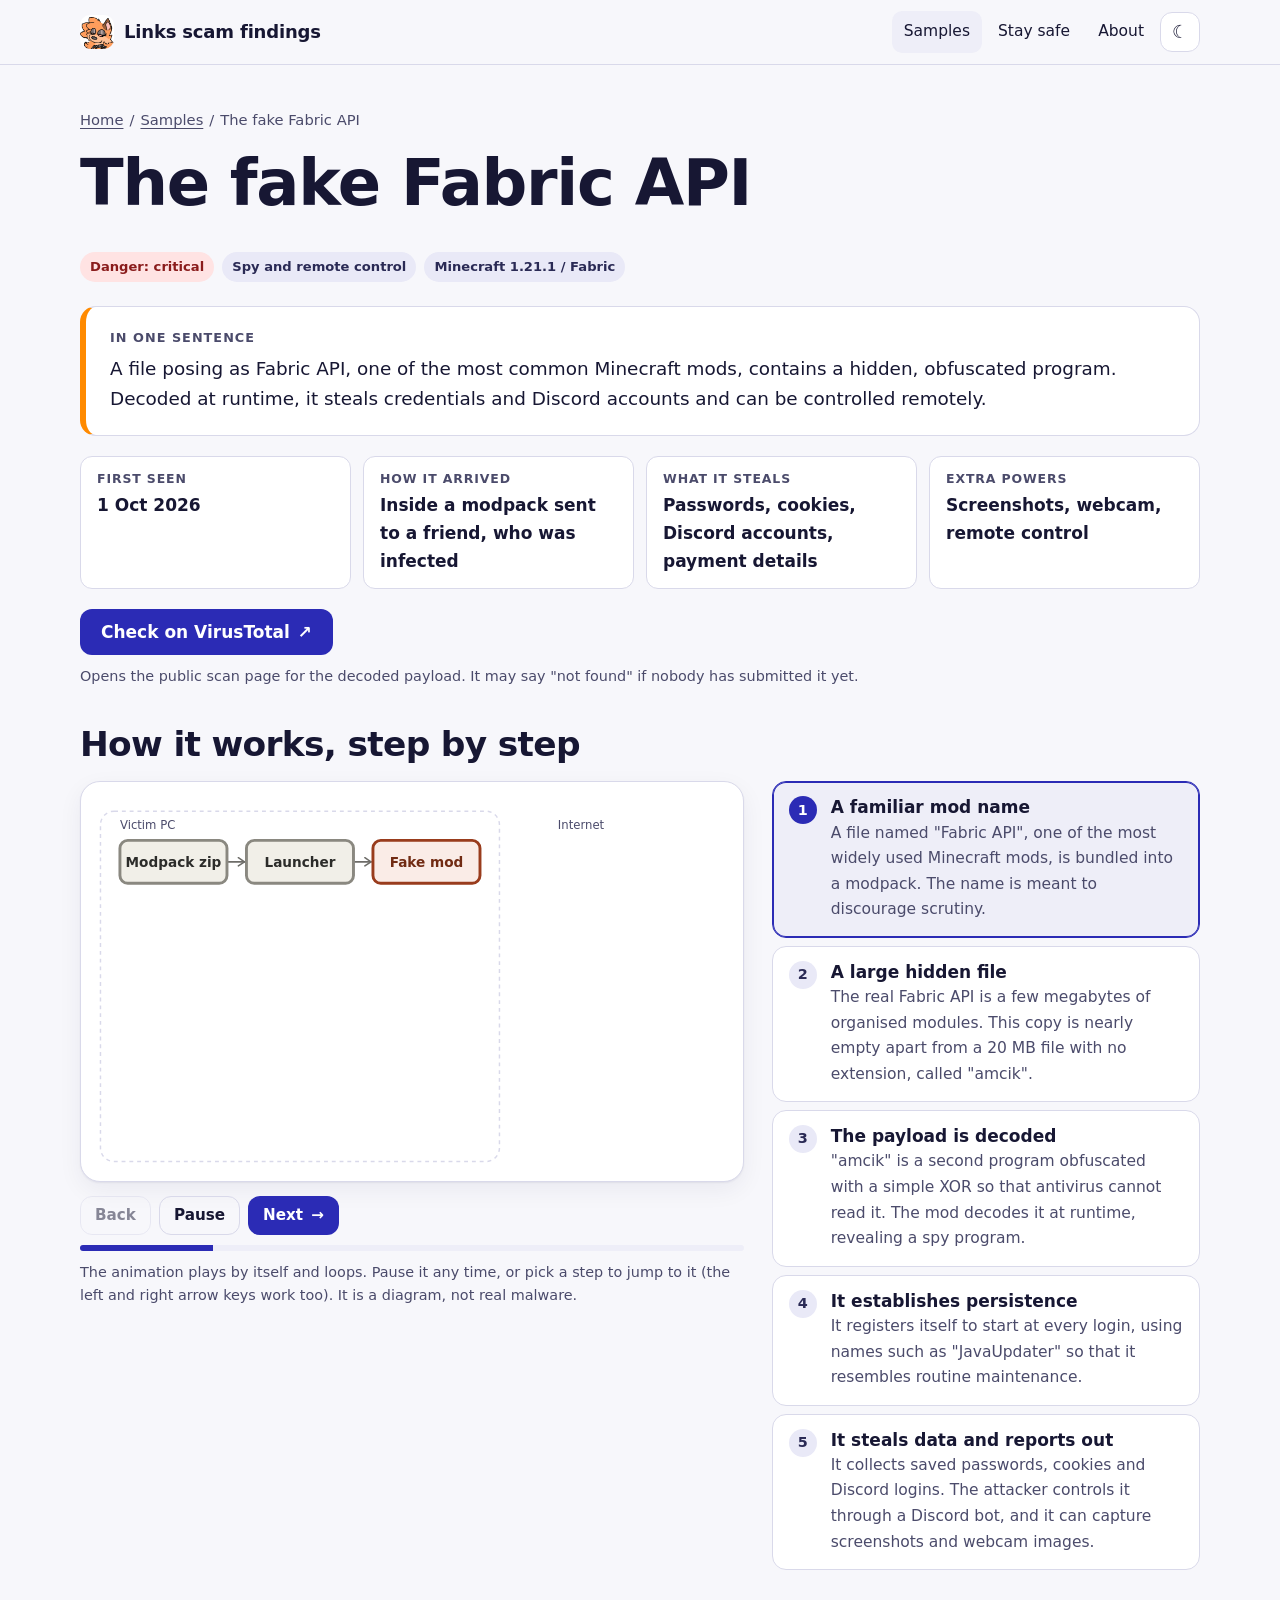
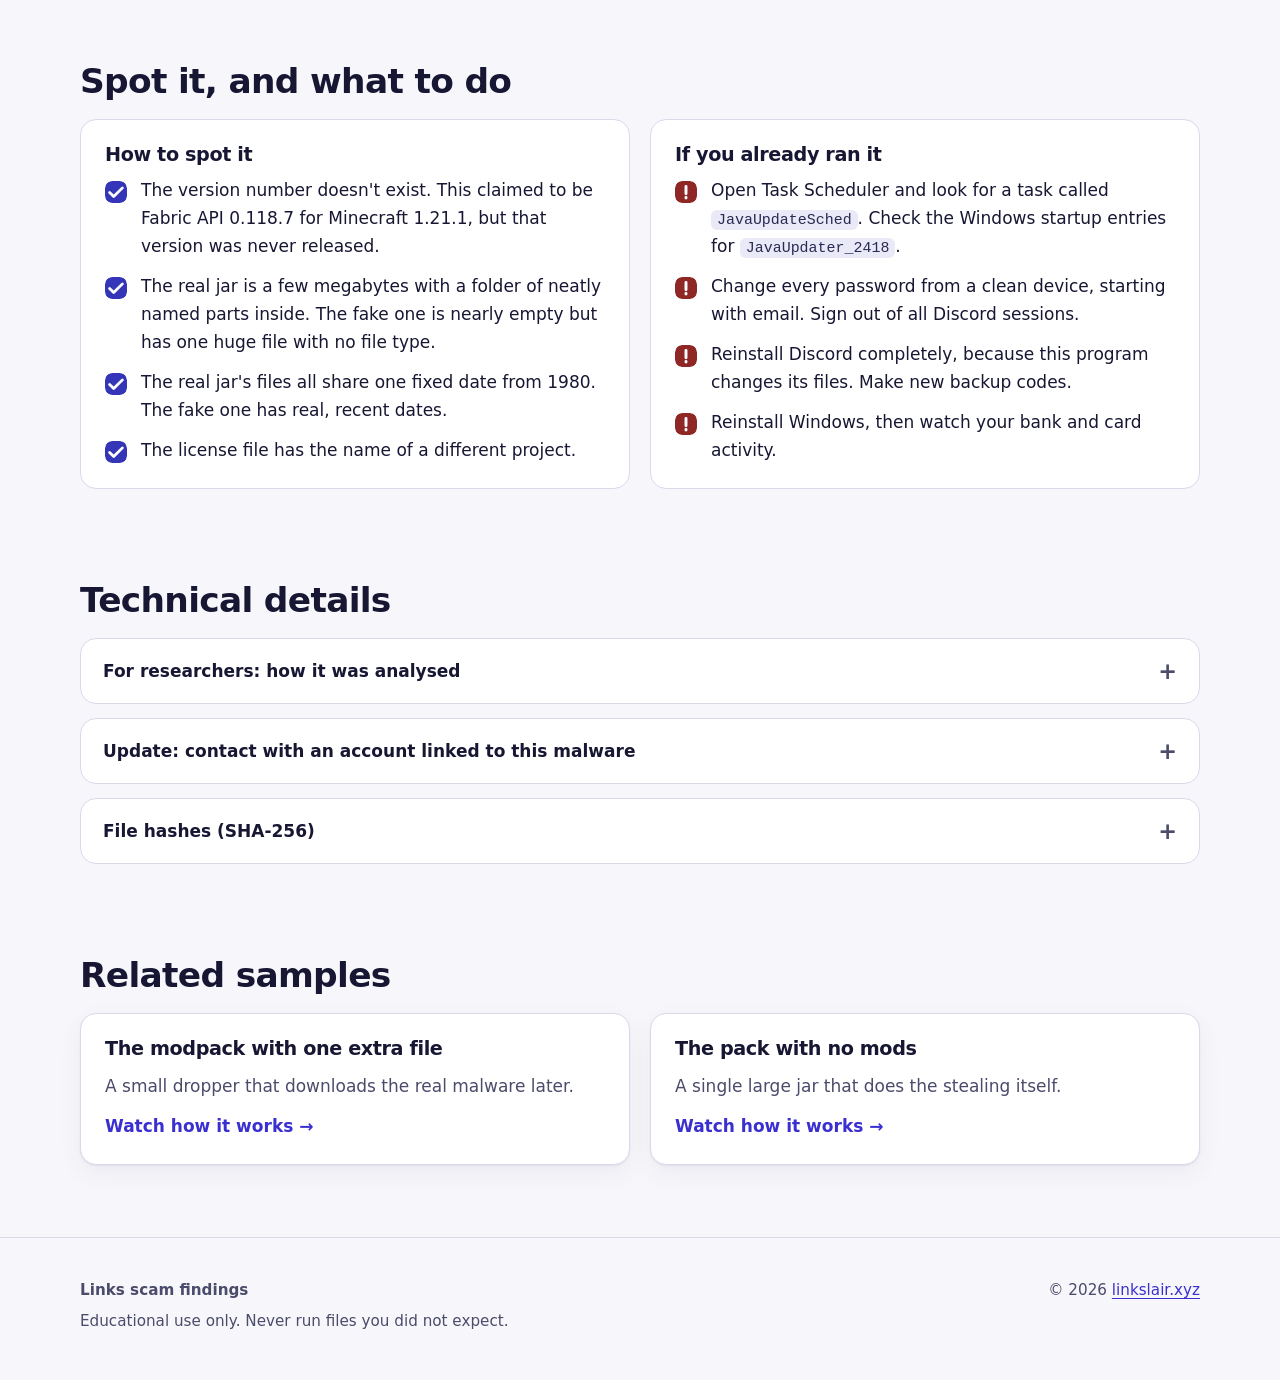
==== samples/akita-sparkbot.html @ 58943f88 "Add files via upload" ====
<!doctype html>
<html lang="en">
<head>
<meta charset="utf-8">
<meta name="viewport" content="width=device-width,initial-scale=1">
<title>The fake Fabric API | Links scam findings</title>
<meta name="description" content="A file pretending to be the popular Fabric API mod hides a scrambled spy program that steals logins and reports through Discord. Watch how it works.">
<meta name="theme-color" content="#151538">
<meta property="og:title" content="The fake Fabric API | Links scam findings">
<meta property="og:description" content="We rip open sketchy modpack zips so you don't have to. Real scams, real malware, broken down step by step with more jokes than a security report has any right to have.">
<meta property="og:type" content="article">
<meta property="og:url" content="https://scams.linkslair.xyz/samples/akita-sparkbot.html">
<meta property="og:image" content="https://scams.linkslair.xyz/assets/embed.gif">
<meta property="og:image:type" content="image/gif">
<meta property="og:image:width" content="380">
<meta property="og:image:height" content="384">
<meta name="twitter:card" content="summary_large_image">
<meta name="twitter:title" content="The fake Fabric API | Links scam findings">
<meta name="twitter:description" content="We rip open sketchy modpack zips so you don't have to. Real scams, real malware, broken down step by step with more jokes than a security report has any right to have.">
<meta name="twitter:image" content="https://scams.linkslair.xyz/assets/embed.gif">
<link rel="icon" type="image/png" href="../assets/logo.png">
<link rel="stylesheet" href="../assets/style.css">
<script>try{var t=localStorage.getItem('theme');if(t==='light'||t==='dark')document.documentElement.setAttribute('data-theme',t)}catch(e){}</script>
</head>
<body>
<a class="skip" href="#main">Skip to content</a>
<header class="site"><div class="wrap">
  <a class="brand" href="../" aria-label="Links scam findings, home"><img src="../assets/logo.png" width="34" height="34" alt="" decoding="async">Links scam findings</a>
  <nav class="main" aria-label="Main"><ul>
    <li><a href="../#samples" aria-current="page">Samples</a></li><li><a href="../#safety">Stay safe</a></li><li><a href="../#about">About</a></li>
    <li><button class="icon-btn" id="theme" type="button" aria-pressed="false" aria-label="Switch theme"></button></li>
  </ul></nav>
</div></header>

<main id="main"><div class="wrap">
  <p class="crumbs"><a href="../">Home</a><span aria-hidden="true">/</span><a href="../#samples">Samples</a><span aria-hidden="true">/</span>The fake Fabric API</p>
  <h1>The fake Fabric API</h1>
  <ul class="chips" aria-label="Details"><li class="chip danger">Danger: critical</li><li class="chip">Spy and remote control</li><li class="chip">Minecraft 1.21.1 / Fabric</li></ul>
  <p class="tldr"><b>In one sentence</b>A file posing as Fabric API, one of the most common Minecraft mods, contains a hidden, obfuscated program. Decoded at runtime, it steals credentials and Discord accounts and can be controlled remotely.</p>
  <dl class="facts">
    <div class="fact"><dt>First seen</dt><dd>1 Oct 2026</dd></div>
    <div class="fact"><dt>How it arrived</dt><dd>Inside a modpack sent to a friend, who was infected</dd></div>
    <div class="fact"><dt>What it steals</dt><dd>Passwords, cookies, Discord accounts, payment details</dd></div>
    <div class="fact"><dt>Extra powers</dt><dd>Screenshots, webcam, remote control</dd></div>
  </dl>
  <div class="actions" style="margin-top:20px"><a class="btn primary" href="https://www.virustotal.com/gui/file/71DB3A7BEC4AF717297BCCBD29594A0D5C34C35FE42429D77F9C05C173CA2A12" target="_blank" rel="noopener noreferrer">Check on VirusTotal <span class="sr-only">(opens in a new tab)</span><span aria-hidden="true">&#8599;</span></a></div>
  <p class="note">Opens the public scan page for the decoded payload. It may say "not found" if nobody has submitted it yet.</p>

  <section aria-labelledby="demo-h" style="padding-top:36px">
    <h2 id="demo-h">How it works, step by step</h2>
    <div class="demo">
      <div>
        <figure class="stage-card" id="stage" style="margin:0" tabindex="0" role="group" aria-label="Animated diagram"></figure>
        <div class="controls" role="group" aria-label="Animation controls">
          <button class="btn ghost" id="prev" type="button">Back</button>
          <button class="btn ghost" id="auto" type="button" aria-pressed="true" aria-label="Pause the animation">Pause</button>
          <button class="btn primary" id="next" type="button">Next <span aria-hidden="true">&rarr;</span></button>
        </div>
        <div class="progress" aria-hidden="true"><i></i></div>
        <p class="scroll-hint">Swipe the diagram sideways to see all of it.</p>
        <p class="note">The animation plays by itself and loops. Pause it any time, or pick a step to jump to it (the left and right arrow keys work too). It is a diagram, not real malware.</p>
        <p id="live" class="sr-only" aria-live="polite"></p>
      </div>
      <ol class="steps" id="steps">
        <li><button class="step-btn" type="button"><span class="num" aria-hidden="true">1</span><span><strong>A familiar mod name</strong><span class="txt">A file named "Fabric API", one of the most widely used Minecraft mods, is bundled into a modpack. The name is meant to discourage scrutiny.</span></span></button></li>
        <li><button class="step-btn" type="button"><span class="num" aria-hidden="true">2</span><span><strong>A large hidden file</strong><span class="txt">The real Fabric API is a few megabytes of organised modules. This copy is nearly empty apart from a 20 MB file with no extension, called "amcik".</span></span></button></li>
        <li><button class="step-btn" type="button"><span class="num" aria-hidden="true">3</span><span><strong>The payload is decoded</strong><span class="txt">"amcik" is a second program obfuscated with a simple XOR so that antivirus cannot read it. The mod decodes it at runtime, revealing a spy program.</span></span></button></li>
        <li><button class="step-btn" type="button"><span class="num" aria-hidden="true">4</span><span><strong>It establishes persistence</strong><span class="txt">It registers itself to start at every login, using names such as "JavaUpdater" so that it resembles routine maintenance.</span></span></button></li>
        <li><button class="step-btn" type="button"><span class="num" aria-hidden="true">5</span><span><strong>It steals data and reports out</strong><span class="txt">It collects saved passwords, cookies and Discord logins. The attacker controls it through a Discord bot, and it can capture screenshots and webcam images.</span></span></button></li>
      </ol>
    </div>
  </section>

  <section aria-labelledby="spot-h" style="padding-top:20px">
    <h2 id="spot-h">Spot it, and what to do</h2>
    <div class="cols">
      <div class="panel"><h3>How to spot it</h3>
        <ul class="checks">
          <li>The version number doesn't exist. This claimed to be Fabric API 0.118.7 for Minecraft 1.21.1, but that version was never released.</li>
          <li>The real jar is a few megabytes with a folder of neatly named parts inside. The fake one is nearly empty but has one huge file with no file type.</li>
          <li>The real jar's files all share one fixed date from 1980. The fake one has real, recent dates.</li>
          <li>The license file has the name of a different project.</li>
        </ul></div>
      <div class="panel"><h3>If you already ran it</h3>
        <ul class="checks warnlist">
          <li>Open Task Scheduler and look for a task called <code>JavaUpdateSched</code>. Check the Windows startup entries for <code>JavaUpdater_2418</code>.</li>
          <li>Change every password from a clean device, starting with email. Sign out of all Discord sessions.</li>
          <li>Reinstall Discord completely, because this program changes its files. Make new backup codes.</li>
          <li>Reinstall Windows, then watch your bank and card activity.</li>
        </ul></div>
    </div>
  </section>

  <section style="padding-top:20px" aria-labelledby="tech-h">
    <h2 id="tech-h">Technical details</h2>
    <details>
      <summary>For researchers: how it was analysed</summary>
      <div>
        <p>The fake jar had a roughly 1 KB <code>fabric.mod.json</code>, a small loader, and a 20 MB extensionless resource named <code>amcik</code>. Its bytes were a ZIP file XOR-encoded with the single byte <code>0x06</code> (header <code>56 4D 05 02</code> decodes to <code>50 4B 03 04</code>). The decoded archive is a Java program with main class <code>me.akita.Entrypoint</code> and roughly 1,800 library files (a Discord bot library, an HTTP client, SQLite, JNA, a webcam library).</p>
        <p>It uses a mutex (<code>Global\SparkBotMtx_7f3a</code>), a scheduled task (<code>JavaUpdateSched</code>) and a registry Run value (<code>JavaUpdater_2418</code>), both launching <code>javaw.exe -jar</code>. Browser theft includes a public bypass of Chrome's app-bound encryption. It also injects JavaScript into the Discord desktop client to capture logins, two-step codes and payment forms.</p>
        <p>Command and control runs through a Discord bot that opens a channel per victim, plus webhooks. The identifiers of that infrastructure are withheld here on purpose and were not tested.</p>
        <p>It shares a set of custom Discord badge images with <a href="yunocraft-swapjar.html">"The pack with no mods"</a>, so the two may come from the same builder or kit. That is a lead, not proof of a single author.</p>
        <p>Why it bothers reading badges at all: an account's visible badges (Early Supporter, HypeSquad, boost level, rare or animated badges) are what a stolen-account reseller uses to price it. The badge-reading code here is account triage, not a cosmetic feature.</p>
      </div>
    </details>
    <details>
      <summary>Update: contact with an account linked to this malware</summary>
      <div>
        <p>In October 2026, an account believed to be connected to a related sample (see <a href="bettersurvival-dropper.html">"The modpack with one extra file"</a>) was contacted directly. What follows is self-reported, and some of it did not hold up.</p>
        <ul class="checks">
          <li>The account first claimed to write the malware themselves, plus a separate native executable variant. Later information instead points to a premade kit sold within a Turkish group, so this looks like bragging rather than fact. That fits this sample too: it shares a set of custom badge images with the other sample above, which is easier to explain as two buyers of the same kit than as one person's original code.</li>
          <li>They claim to test each build against a public scanning service before distributing it, aiming for zero detections.</li>
          <li>They described stealing high-value Discord accounts specifically to resell them, citing badges like Early Supporter or a long boost history as what sets the price.</li>
        </ul>
        <p class="note">Nothing here was obtained by running the malware, and nothing was shared with the account to help it evade detection further.</p>
      </div>
    </details>
    <details>
      <summary>File hashes (SHA-256)</summary>
      <div>
        <table>
          <thead><tr><th scope="col">File</th><th scope="col">Hash</th></tr></thead>
          <tbody>
            <tr><th scope="row">Decoded payload (zip)</th><td><div class="hash"><code>71DB3A7BEC4AF717297BCCBD29594A0D5C34C35FE42429D77F9C05C173CA2A12</code><button class="copy" type="button" data-copy="71DB3A7BEC4AF717297BCCBD29594A0D5C34C35FE42429D77F9C05C173CA2A12">Copy</button><a class="copy" href="https://www.virustotal.com/gui/file/71DB3A7BEC4AF717297BCCBD29594A0D5C34C35FE42429D77F9C05C173CA2A12" target="_blank" rel="noopener noreferrer">VirusTotal<span class="sr-only"> (opens in a new tab)</span></a></div></td></tr>
          </tbody>
        </table>
        <p class="note">At last check (9 Oct 2026) this hash was not known to VirusTotal. Results change over time.</p>
      </div>
    </details>
  </section>

  <section aria-labelledby="rel-h" style="padding-top:20px">
    <h2 id="rel-h">Related samples</h2>
    <div class="grid">
      <article class="card"><h3>The modpack with one extra file</h3><p>A small dropper that downloads the real malware later.</p><a class="more" href="bettersurvival-dropper.html">Watch how it works<span class="sr-only">: the modpack with one extra file</span></a></article>
      <article class="card"><h3>The pack with no mods</h3><p>A single large jar that does the stealing itself.</p><a class="more" href="yunocraft-swapjar.html">Watch how it works<span class="sr-only">: the pack with no mods</span></a></article>
    </div>
  </section>
</div></main>

<footer class="site"><div class="wrap">
  <div><p><strong>Links scam findings</strong></p><p>Educational use only. Never run files you did not expect.</p></div>
  <p>&copy; <span id="year">2026</span> <a href="https://linkslair.xyz">linkslair.xyz</a></p>
</div></footer>
<script src="../assets/site.js"></script>
<script src="../assets/stage.js"></script>
<script>ScamStage.mount('#stage','akita');</script>
</body>
</html>
---- assets/style.css ----
:root{
  color-scheme:light dark;
  --bg:#f7f7fb;--surface:#ffffff;--surface-2:#eeeef8;--text:#171733;--muted:#4b4b6b;--border:#d9d9ea;
  --link:#3a2fd0;--cta:#2b2bb5;--on-cta:#ffffff;--focus:#ff8a00;
  --chip:#e9e9f7;--chip-text:#2a2a55;--danger-bg:#ffe3e3;--danger-text:#8a1c1c;--warn-bg:#fff0d1;--warn-text:#6b4300;
  --stage:#151538;--radius:16px;--shadow:0 1px 2px rgba(20,20,60,.06),0 8px 24px rgba(20,20,60,.06);
}
@media (prefers-color-scheme:dark){
  :root:not([data-theme="light"]){
    --bg:#0c0c24;--surface:#14143a;--surface-2:#1b1b48;--text:#ececff;--muted:#b3b3d8;--border:#2c2c63;
    --link:#9ccfff;--cta:#ffb703;--on-cta:#151538;--focus:#ffb703;
    --chip:#23235a;--chip-text:#dcdcff;--danger-bg:#3b1620;--danger-text:#ffb3b3;--warn-bg:#3a2a0e;--warn-text:#ffd68a;
    --shadow:0 1px 2px rgba(0,0,0,.4),0 12px 32px rgba(0,0,0,.35);
  }
}
:root[data-theme="dark"]{
  --bg:#0c0c24;--surface:#14143a;--surface-2:#1b1b48;--text:#ececff;--muted:#b3b3d8;--border:#2c2c63;
  --link:#9ccfff;--cta:#ffb703;--on-cta:#151538;--focus:#ffb703;
  --chip:#23235a;--chip-text:#dcdcff;--danger-bg:#3b1620;--danger-text:#ffb3b3;--warn-bg:#3a2a0e;--warn-text:#ffd68a;
  --shadow:0 1px 2px rgba(0,0,0,.4),0 12px 32px rgba(0,0,0,.35);
}
*,*::before,*::after{box-sizing:border-box}
html{scroll-behavior:smooth;-webkit-text-size-adjust:100%}
body{margin:0;background:var(--bg);color:var(--text);font:400 1.0625rem/1.65 system-ui,-apple-system,"Segoe UI",Roboto,Helvetica,Arial,sans-serif;-webkit-font-smoothing:antialiased}
img,svg{max-width:100%;display:block}
a{color:var(--link);text-underline-offset:3px}
a:hover{text-decoration-thickness:2px}
:focus-visible{outline:3px solid var(--focus);outline-offset:3px;border-radius:6px}
.sr-only{position:absolute;width:1px;height:1px;padding:0;margin:-1px;overflow:hidden;clip:rect(0,0,0,0);white-space:nowrap;border:0}
.skip{position:absolute;left:12px;top:-60px;background:var(--cta);color:var(--on-cta);padding:10px 16px;border-radius:10px;z-index:100;font-weight:600;text-decoration:none}
.skip:focus{top:12px}
.wrap{width:min(1120px,100% - 40px);margin-inline:auto}

header.site{position:sticky;top:0;z-index:50;background:color-mix(in srgb,var(--bg) 86%,transparent);backdrop-filter:saturate(1.4) blur(12px);border-bottom:1px solid var(--border)}
header.site .wrap{display:flex;align-items:center;justify-content:space-between;gap:16px;min-height:64px}
.brand{display:flex;align-items:center;gap:10px;font-weight:700;letter-spacing:-.01em;color:var(--text);text-decoration:none;font-size:1.125rem}
.brand svg{width:30px;height:30px}
nav.main ul{display:flex;gap:4px;list-style:none;margin:0;padding:0;align-items:center;flex-wrap:wrap}
nav.main a{display:inline-block;padding:8px 12px;border-radius:10px;color:var(--text);text-decoration:none;font-weight:500;font-size:.97rem}
nav.main a:hover,nav.main a[aria-current="page"]{background:var(--surface-2)}
.icon-btn{appearance:none;border:1px solid var(--border);background:var(--surface);color:var(--text);width:40px;height:40px;border-radius:12px;cursor:pointer;display:grid;place-items:center;font-size:1.1rem}
.icon-btn:hover{background:var(--surface-2)}

.hero{padding:clamp(48px,9vw,110px) 0 clamp(32px,5vw,60px)}
.eyebrow{display:inline-flex;align-items:center;gap:8px;font-size:.85rem;font-weight:600;letter-spacing:.06em;text-transform:uppercase;color:var(--muted)}
.eyebrow::before{content:"";width:8px;height:8px;border-radius:50%;background:var(--focus)}
h1,h2,h3{line-height:1.15;letter-spacing:-.02em;margin:0 0 .5em;font-weight:750}
h1{font-size:clamp(2.2rem,6vw,4rem)}
h2{font-size:clamp(1.55rem,3.2vw,2.15rem)}
h3{font-size:1.2rem;font-weight:700}
.lead{font-size:clamp(1.1rem,2vw,1.3rem);color:var(--muted);max-width:60ch}
.btn{display:inline-flex;align-items:center;gap:8px;padding:12px 20px;border-radius:12px;font-weight:650;text-decoration:none;border:1px solid transparent;cursor:pointer;font:inherit;font-weight:650;line-height:1.2}
.btn.primary{background:var(--cta);color:var(--on-cta)}
.btn.primary:hover{filter:brightness(1.08)}
.btn.ghost{background:transparent;color:var(--text);border-color:var(--border)}
.btn.ghost:hover{background:var(--surface-2)}
.btn[disabled]{opacity:.5;cursor:not-allowed}
.actions{display:flex;gap:12px;flex-wrap:wrap;margin-top:28px}

section{padding:clamp(36px,6vw,72px) 0}
.grid{display:grid;grid-template-columns:repeat(auto-fit,minmax(min(100%,320px),1fr));gap:20px}
.card{background:var(--surface);border:1px solid var(--border);border-radius:var(--radius);padding:24px;box-shadow:var(--shadow);display:flex;flex-direction:column;gap:12px;transition:transform .18s ease,border-color .18s ease}
.card:hover{transform:translateY(-3px);border-color:var(--link)}
.card h3{margin:0}
.card p{margin:0;color:var(--muted)}
.card .more{margin-top:auto;font-weight:650;text-decoration:none;display:inline-flex;gap:6px;align-items:center}
.card .more::after{content:"→";transition:transform .18s}
.card:hover .more::after{transform:translateX(4px)}
.card a.cover{position:absolute;inset:0;border-radius:var(--radius)}
.card{position:relative}
.card .more{position:static}
.card .more::before{content:"";position:absolute;inset:0;border-radius:var(--radius)}
.thumb{aspect-ratio:16/9;border-radius:12px;background:var(--stage);overflow:hidden;position:relative}
.thumb svg{width:100%;height:100%}
.chips{display:flex;flex-wrap:wrap;gap:8px;list-style:none;padding:0;margin:0}
.chip{display:inline-flex;align-items:center;gap:6px;padding:4px 10px;border-radius:999px;background:var(--chip);color:var(--chip-text);font-size:.82rem;font-weight:600}
.chip.danger{background:var(--danger-bg);color:var(--danger-text)}
.chip.warn{background:var(--warn-bg);color:var(--warn-text)}

.tips{counter-reset:t;display:grid;gap:16px;list-style:none;padding:0;margin:0;grid-template-columns:repeat(auto-fit,minmax(min(100%,300px),1fr))}
.tips li{counter-increment:t;background:var(--surface);border:1px solid var(--border);border-radius:var(--radius);padding:22px 22px 22px 70px;position:relative}
.tips li::before{content:counter(t);position:absolute;left:20px;top:20px;width:34px;height:34px;border-radius:50%;background:var(--cta);color:var(--on-cta);display:grid;place-items:center;font-weight:750}
.tips strong{display:block;margin-bottom:4px}
.band{background:var(--surface-2);border-block:1px solid var(--border)}

.crumbs{font-size:.92rem;color:var(--muted);padding-top:28px}
.crumbs a{color:var(--muted)}
.crumbs span[aria-hidden]{margin:0 6px}
.tldr{background:var(--surface);border:1px solid var(--border);border-left:6px solid var(--focus);border-radius:var(--radius);padding:20px 24px;margin:24px 0 8px;font-size:1.15rem}
.tldr b{display:block;font-size:.8rem;letter-spacing:.08em;text-transform:uppercase;color:var(--muted);margin-bottom:6px}
.facts{display:grid;grid-template-columns:repeat(auto-fit,minmax(170px,1fr));gap:12px;margin:20px 0 0}
.fact{background:var(--surface);border:1px solid var(--border);border-radius:12px;padding:12px 16px}
.fact dt{font-size:.78rem;text-transform:uppercase;letter-spacing:.07em;color:var(--muted);font-weight:650}
.fact dd{margin:2px 0 0;font-weight:650}

.demo{display:grid;grid-template-columns:minmax(0,1.55fr) minmax(0,1fr);gap:28px;align-items:start}
.stage-card{border-radius:20px;border:1px solid var(--border);box-shadow:var(--shadow)}
.stage-card svg{width:100%;height:auto}
.controls{display:flex;gap:8px;flex-wrap:wrap;align-items:center;margin:14px 0 6px}
.controls .btn{padding:9px 14px;font-size:.95rem}
.progress{height:6px;border-radius:99px;background:var(--surface-2);overflow:hidden;margin-top:10px}
.progress i{display:block;height:100%;width:0;background:var(--cta);transition:width .35s ease}
.steps{list-style:none;margin:0;padding:0;display:grid;gap:8px}
.step-btn{all:unset;box-sizing:border-box;display:flex;gap:14px;width:100%;padding:14px 16px;border:1px solid var(--border);border-radius:14px;background:var(--surface);cursor:pointer;align-items:flex-start}
.step-btn:hover{border-color:var(--link)}
.step-btn:focus-visible{outline:3px solid var(--focus);outline-offset:2px}
.step-btn[aria-current="step"]{border-color:var(--cta);background:var(--surface-2);box-shadow:inset 0 0 0 1px var(--cta)}
.step-btn .num{flex:none;width:28px;height:28px;border-radius:50%;background:var(--chip);color:var(--chip-text);display:grid;place-items:center;font-weight:750;font-size:.9rem}
.step-btn[aria-current="step"] .num{background:var(--cta);color:var(--on-cta)}
.step-btn strong{display:block;line-height:1.3}
.step-btn .txt{display:block;color:var(--muted);font-size:.97rem;margin-top:2px}
.note{font-size:.9rem;color:var(--muted);margin:10px 0 0}

.cols{display:grid;grid-template-columns:repeat(auto-fit,minmax(min(100%,340px),1fr));gap:20px}
.panel{background:var(--surface);border:1px solid var(--border);border-radius:var(--radius);padding:24px}
.panel h3{margin-top:0}
.checks{list-style:none;padding:0;margin:0;display:grid;gap:12px}
.checks li{display:flex;gap:12px;align-items:flex-start}
.checks li::before{content:"";flex:none;width:22px;height:22px;margin-top:3px;border-radius:7px;background:var(--cta);mask:url("data:image/svg+xml,%3Csvg xmlns='http://www.w3.org/2000/svg' viewBox='0 0 24 24'%3E%3Cpath d='M5 12.5l4.5 4.5L19 7.5' fill='none' stroke='black' stroke-width='3' stroke-linecap='round' stroke-linejoin='round'/%3E%3C/svg%3E") center/contain no-repeat,linear-gradient(#000,#000);-webkit-mask-composite:source-over;mask-composite:exclude;opacity:.95}
.checks.warnlist li::before{background:var(--danger-text)}
details{background:var(--surface);border:1px solid var(--border);border-radius:var(--radius);padding:0 22px;margin-top:14px}
summary{cursor:pointer;font-weight:650;padding:18px 0;list-style:none;display:flex;justify-content:space-between;gap:12px;align-items:center}
summary::-webkit-details-marker{display:none}
summary::after{content:"+";font-size:1.4rem;line-height:1;color:var(--muted)}
details[open] summary::after{content:"–"}
details>div{padding:0 0 20px}
table{width:100%;border-collapse:collapse;font-size:.95rem}
th,td{text-align:left;padding:10px 8px;border-bottom:1px solid var(--border);vertical-align:top}
th{font-weight:650;color:var(--muted);font-size:.8rem;text-transform:uppercase;letter-spacing:.06em}
code{font:500 .88em ui-monospace,SFMono-Regular,Consolas,monospace;background:var(--chip);color:var(--chip-text);padding:2px 6px;border-radius:6px;word-break:break-all}
.hash{display:flex;gap:8px;align-items:center;flex-wrap:wrap}
.copy{appearance:none;border:1px solid var(--border);background:var(--surface);color:var(--text);border-radius:8px;padding:4px 10px;font:inherit;font-size:.82rem;cursor:pointer}
.copy:hover{background:var(--surface-2)}
.callout{background:var(--warn-bg);color:var(--warn-text);border-radius:12px;padding:14px 18px;font-size:.97rem}
footer.site{border-top:1px solid var(--border);padding:40px 0;color:var(--muted);font-size:.95rem}
footer.site .wrap{display:flex;gap:24px;justify-content:space-between;flex-wrap:wrap}
footer.site p{margin:0 0 6px;max-width:60ch}

@media (max-width:900px){.demo{grid-template-columns:minmax(0,1fr)}.hero{padding-top:40px}}
@media (max-width:560px){body{font-size:1rem}nav.main a{padding:8px 9px;font-size:.92rem}.tips li{padding:20px 18px 20px 62px}}
@media (prefers-reduced-motion:reduce){*,*::before,*::after{animation:none!important;transition:none!important;scroll-behavior:auto!important}}
@media print{header.site,.controls,.skip{display:none}body{background:#fff;color:#000}}

/* Diagram (flat boxes, arrows and travelling packets) */
:root{--n-gray-f:#f1efe8;--n-gray-s:#8a8880;--n-gray-t:#2c2c2a;--n-coral-f:#faece7;--n-coral-s:#993c1d;--n-coral-t:#712b13;--n-purple-f:#eeedfe;--n-purple-s:#534ab7;--n-purple-t:#3c3489;--n-red-f:#fcebeb;--n-red-s:#a32d2d;--n-red-t:#791f1f;--ar-gray:#6d6c68}
@media (prefers-color-scheme:dark){:root:not([data-theme="light"]){--n-gray-f:#2c2c2a;--n-gray-s:#b4b2a9;--n-gray-t:#f1efe8;--n-coral-f:#4a1b0c;--n-coral-s:#f0997b;--n-coral-t:#f5c4b3;--n-purple-f:#26215c;--n-purple-s:#afa9ec;--n-purple-t:#cecbf6;--n-red-f:#501313;--n-red-s:#f09595;--n-red-t:#f7c1c1;--ar-gray:#b4b2a9}}
:root[data-theme="dark"]{--n-gray-f:#2c2c2a;--n-gray-s:#b4b2a9;--n-gray-t:#f1efe8;--n-coral-f:#4a1b0c;--n-coral-s:#f0997b;--n-coral-t:#f5c4b3;--n-purple-f:#26215c;--n-purple-s:#afa9ec;--n-purple-t:#cecbf6;--n-red-f:#501313;--n-red-s:#f09595;--n-red-t:#f7c1c1;--ar-gray:#b4b2a9}
.stage-card{background:var(--surface);overflow:auto hidden;-webkit-overflow-scrolling:touch}
.stage-card svg{min-width:560px;width:100%;height:auto;display:block}
.dg-frame{fill:none;stroke:var(--border);stroke-width:1.5;stroke-dasharray:4 4}
.dg-label{fill:var(--muted);font-size:12px;font-family:inherit}
.dg-item{opacity:0;transition:opacity .45s ease}
.dg-item.on{opacity:1}
.dg-node rect{stroke-width:1;transition:stroke-width .2s}
.dg-node.cur rect{stroke-width:3}
.dg-t{font-size:14px;font-weight:650;font-family:inherit}
.dg-s{font-size:12px;font-family:inherit;opacity:.85}
.n-gray rect{fill:var(--n-gray-f);stroke:var(--n-gray-s)}.n-gray text{fill:var(--n-gray-t)}
.n-coral rect{fill:var(--n-coral-f);stroke:var(--n-coral-s)}.n-coral text{fill:var(--n-coral-t)}
.n-purple rect{fill:var(--n-purple-f);stroke:var(--n-purple-s)}.n-purple text{fill:var(--n-purple-t)}
.n-red rect{fill:var(--n-red-f);stroke:var(--n-red-s)}.n-red text{fill:var(--n-red-t)}
.dg-arrow{fill:none;stroke-width:1.75;stroke-linecap:round;stroke-linejoin:round}
.a-gray{stroke:var(--ar-gray)}.a-coral{stroke:#d85a30}.a-purple{stroke:#7f77dd}.a-red{stroke:#e24b4a}
#pkt{filter:none}
.scroll-hint{display:none;font-size:.85rem;color:var(--muted);margin:8px 2px 0}
@media (max-width:640px){.scroll-hint{display:block}}
.demo>*{min-width:0}
.stage-card{max-width:100%}
html,body{overflow-x:clip}

/* checklist layout fix: block items so inline code and text flow normally */
.checks li{display:block;position:relative;padding-left:36px}
.checks li::before{position:absolute;left:0;top:.3em;margin:0}
.checks.warnlist li::before{background:var(--danger-text);mask:url("data:image/svg+xml,%3Csvg xmlns='http://www.w3.org/2000/svg' viewBox='0 0 24 24'%3E%3Cpath d='M12 6v8M12 18v.5' fill='none' stroke='black' stroke-width='3.2' stroke-linecap='round'/%3E%3C/svg%3E") center/contain no-repeat,linear-gradient(#000,#000);-webkit-mask-composite:source-over;mask-composite:exclude}
code{word-break:normal;overflow-wrap:normal;white-space:nowrap}
.hash code,td code{white-space:normal;word-break:break-all}

a.copy{text-decoration:none;display:inline-block}
@media (max-width:640px){header.site .wrap{flex-wrap:wrap;padding-block:8px;row-gap:4px}.brand{font-size:1.02rem}}

/* ---------- Home page extras ---------- */
:root{--g1:#4b2fe0;--g2:#c2255c;--glow1:#6d4aff;--glow2:#2ec4b6;--grid:color-mix(in srgb,var(--text) 9%,transparent)}
@media (prefers-color-scheme:dark){:root:not([data-theme="light"]){--g1:#ffd166;--g2:#ff7a90}}
:root[data-theme="dark"]{--g1:#ffd166;--g2:#ff7a90}
.hero-fx{position:relative;overflow:hidden;isolation:isolate}
.hero-fx::before{content:"";position:absolute;z-index:-1;inset:0;background:radial-gradient(620px 420px at 88% 8%,color-mix(in srgb,var(--glow1) 26%,transparent),transparent 70%),radial-gradient(520px 380px at 4% 95%,color-mix(in srgb,var(--glow2) 20%,transparent),transparent 70%)}
.hero-fx::after{content:"";position:absolute;z-index:-1;inset:0;background-image:linear-gradient(var(--grid) 1px,transparent 1px),linear-gradient(90deg,var(--grid) 1px,transparent 1px);background-size:44px 44px;-webkit-mask-image:radial-gradient(ellipse 80% 70% at 70% 30%,#000,transparent);mask-image:radial-gradient(ellipse 80% 70% at 70% 30%,#000,transparent)}
.hero-grid{display:grid;grid-template-columns:minmax(0,1.1fr) minmax(0,.9fr);gap:clamp(24px,5vw,64px);align-items:center}
.grad{color:var(--link);background:linear-gradient(90deg,var(--g1),var(--g2));-webkit-background-clip:text;background-clip:text;-webkit-text-fill-color:transparent}
.hero-card{background:var(--surface);border:1px solid var(--border);border-radius:22px;padding:18px;box-shadow:var(--shadow);max-width:460px;width:100%;justify-self:center}
.hero-card svg{width:100%;height:auto;display:block}
.hc-node rect{stroke-width:1.5;animation:hclit 8s ease-in-out infinite;animation-delay:calc(var(--i)*2.4s)}
.hc-num circle{fill:var(--chip)}.hc-num text{fill:var(--chip-text)}
.hc-dot{fill:#ff8a3d;offset-path:path("M64 46V274");offset-rotate:0deg;animation:hcmove 8s linear infinite}
@keyframes hclit{0%,22%{stroke-width:4}34%,100%{stroke-width:1.5}}
@keyframes hcmove{from{offset-distance:0%}to{offset-distance:100%}}
.stats{display:grid;grid-template-columns:repeat(auto-fit,minmax(170px,1fr));gap:12px;margin:0;padding:0}
.stats>div{background:var(--surface);border:1px solid var(--border);border-radius:16px;padding:16px 20px}
.stats dt{font-size:.8rem;text-transform:uppercase;letter-spacing:.07em;color:var(--muted);font-weight:650}
.stats dd{margin:4px 0 0;font-size:2.3rem;font-weight:800;letter-spacing:-.02em;font-variant-numeric:tabular-nums;line-height:1.1}
.flow{list-style:none;padding:0;margin:0;display:grid;grid-template-columns:repeat(auto-fit,minmax(min(100%,230px),1fr));gap:16px;counter-reset:f}
.flow li{position:relative;background:var(--surface);border:1px solid var(--border);border-radius:16px;padding:22px;counter-increment:f}
.flow li::after{content:"0" counter(f);position:absolute;top:16px;right:18px;font:700 .85rem ui-monospace,Consolas,monospace;color:var(--muted)}
.flow svg{width:30px;height:30px;color:var(--link);margin-bottom:12px}
.flow h3{font-size:1.05rem;margin:0 0 6px}
.flow p{margin:0;color:var(--muted);font-size:.97rem}
.mini{width:100%;height:auto;border-radius:12px;background:var(--surface-2);border:1px solid var(--border)}
.mn rect{stroke-width:1;animation:mlit 6s ease-in-out infinite;animation-delay:calc(var(--i)*1.2s)}
.mn text{font:600 11px system-ui,-apple-system,"Segoe UI",sans-serif}
.ma{fill:none;stroke-width:1.75;stroke-linecap:round}
@keyframes mlit{0%,18%{stroke-width:3}30%,100%{stroke-width:1}}
.quiz{background:var(--surface);border:1px solid var(--border);border-radius:20px;padding:clamp(18px,3vw,32px);box-shadow:var(--shadow)}
.q-head{display:flex;justify-content:space-between;align-items:center;margin-bottom:12px}
.q-score{font-weight:650;color:var(--muted)}
.q-q{font-size:1.15rem;font-weight:600;margin:0 0 18px}
.q-grid{display:grid;grid-template-columns:minmax(0,.7fr) minmax(0,1.3fr);gap:16px}
.q-grid:has(>.panel:only-child){grid-template-columns:1fr}
.q-list{margin:0;padding-left:18px;color:var(--muted)}
.q-files{display:grid;gap:8px}
.q-file{all:unset;box-sizing:border-box;display:flex;flex-wrap:wrap;gap:4px 14px;align-items:center;padding:12px 14px;border:1px solid var(--border);border-radius:12px;background:var(--bg);cursor:pointer;color:var(--text)}
.q-file strong{font-weight:650;word-break:break-all}
.q-file span{color:var(--muted);font-size:.92rem}
.q-file:hover{border-color:var(--link)}
.q-file:focus-visible{outline:3px solid var(--focus);outline-offset:2px}
.q-file[aria-disabled]{cursor:default}
.q-file.right{border-color:#2f9e5e;background:color-mix(in srgb,#2f9e5e 16%,var(--bg))}
.q-file.wrong{border-color:var(--danger-text);background:var(--danger-bg)}
.q-file .q-tag{margin-left:auto;font-weight:650;font-size:.9rem;color:var(--text)}
.q-fb{margin-top:18px}.q-fb:empty{display:none}
.q-fb p{margin:0 0 10px}
.q-res{font-weight:750;font-size:1.1rem}
.q-done{text-align:center;padding:12px}
.q-big{font-size:3.4rem;font-weight:800;margin:0;letter-spacing:-.03em}
@media (max-width:900px){.hero-grid{grid-template-columns:1fr}.hero-card{max-width:420px;justify-self:start}.q-grid{grid-template-columns:1fr}}
@media (prefers-reduced-motion:reduce){.hc-dot{display:none}.hc-node rect,.mn rect{animation:none!important}}
@media (forced-colors:active){.grad{-webkit-text-fill-color:currentColor;background:none}}

.brand img{width:34px;height:34px;border-radius:10px;object-fit:cover;flex:none}
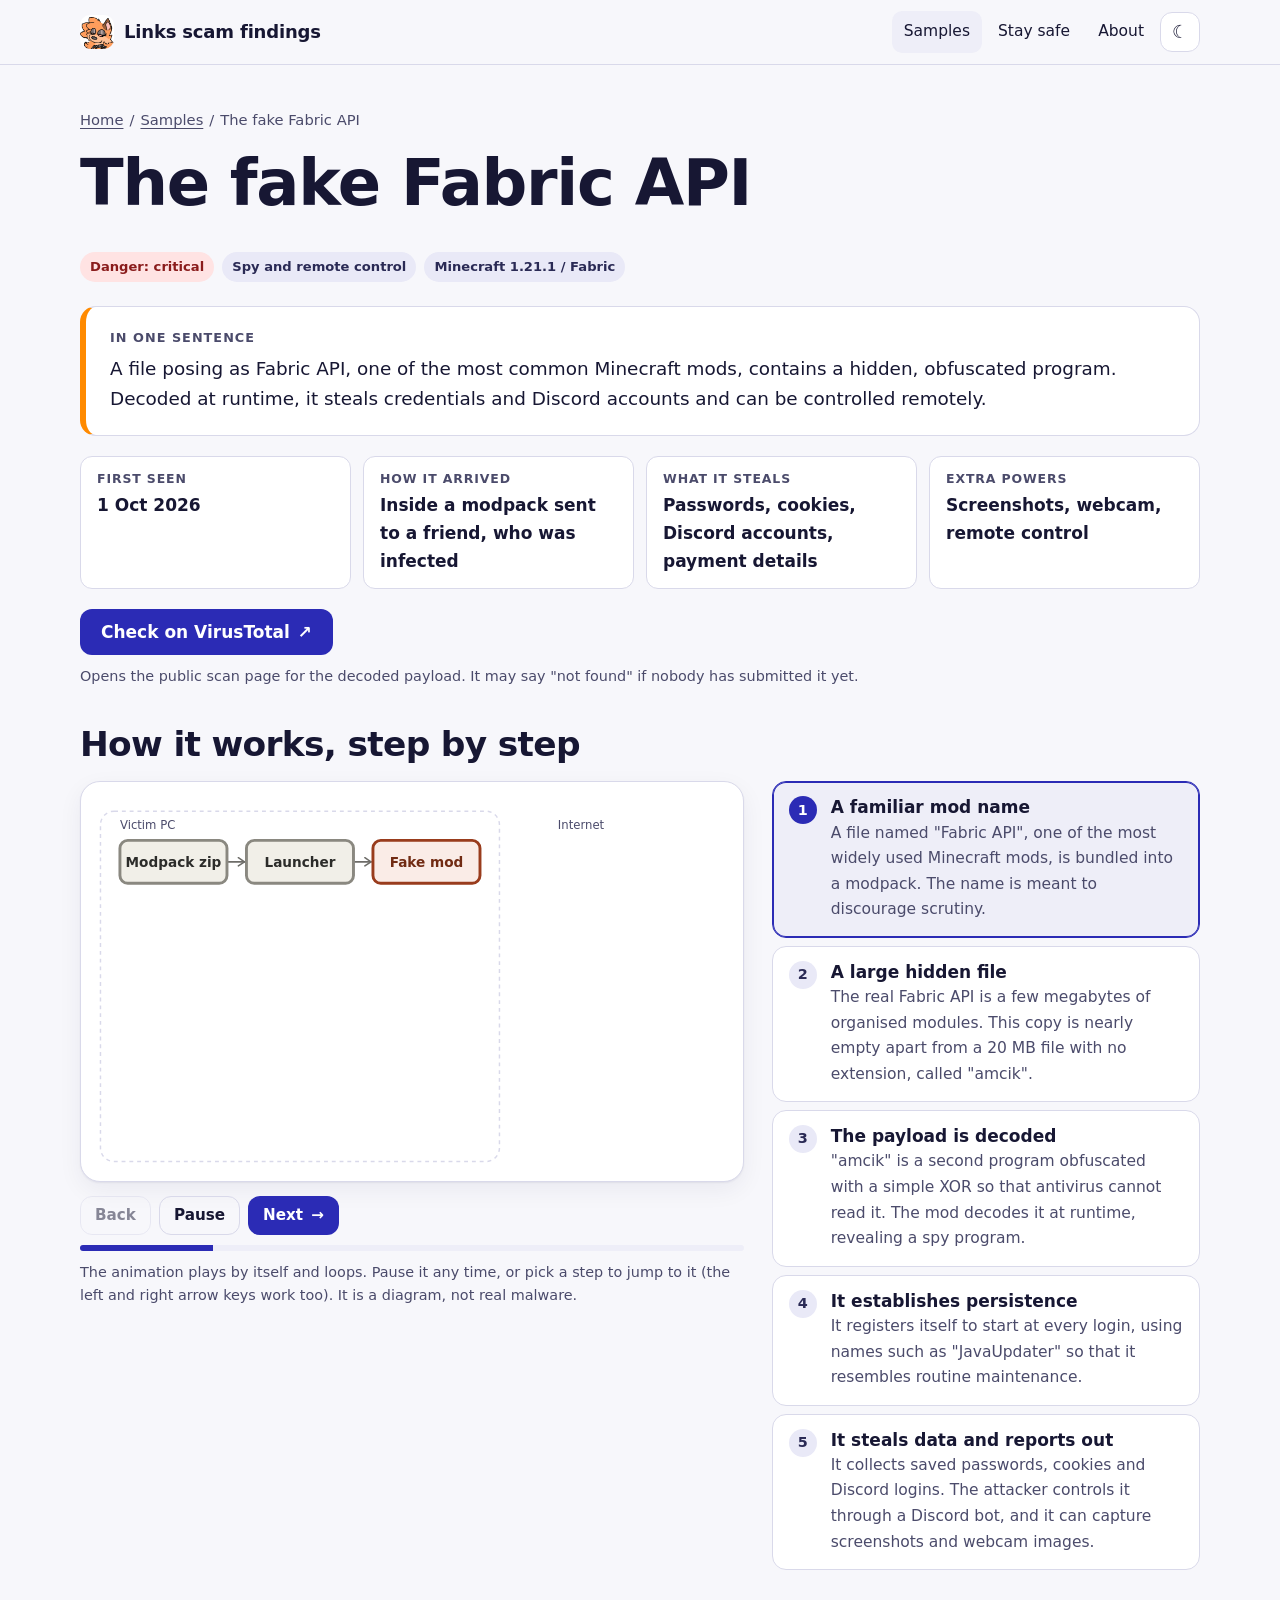
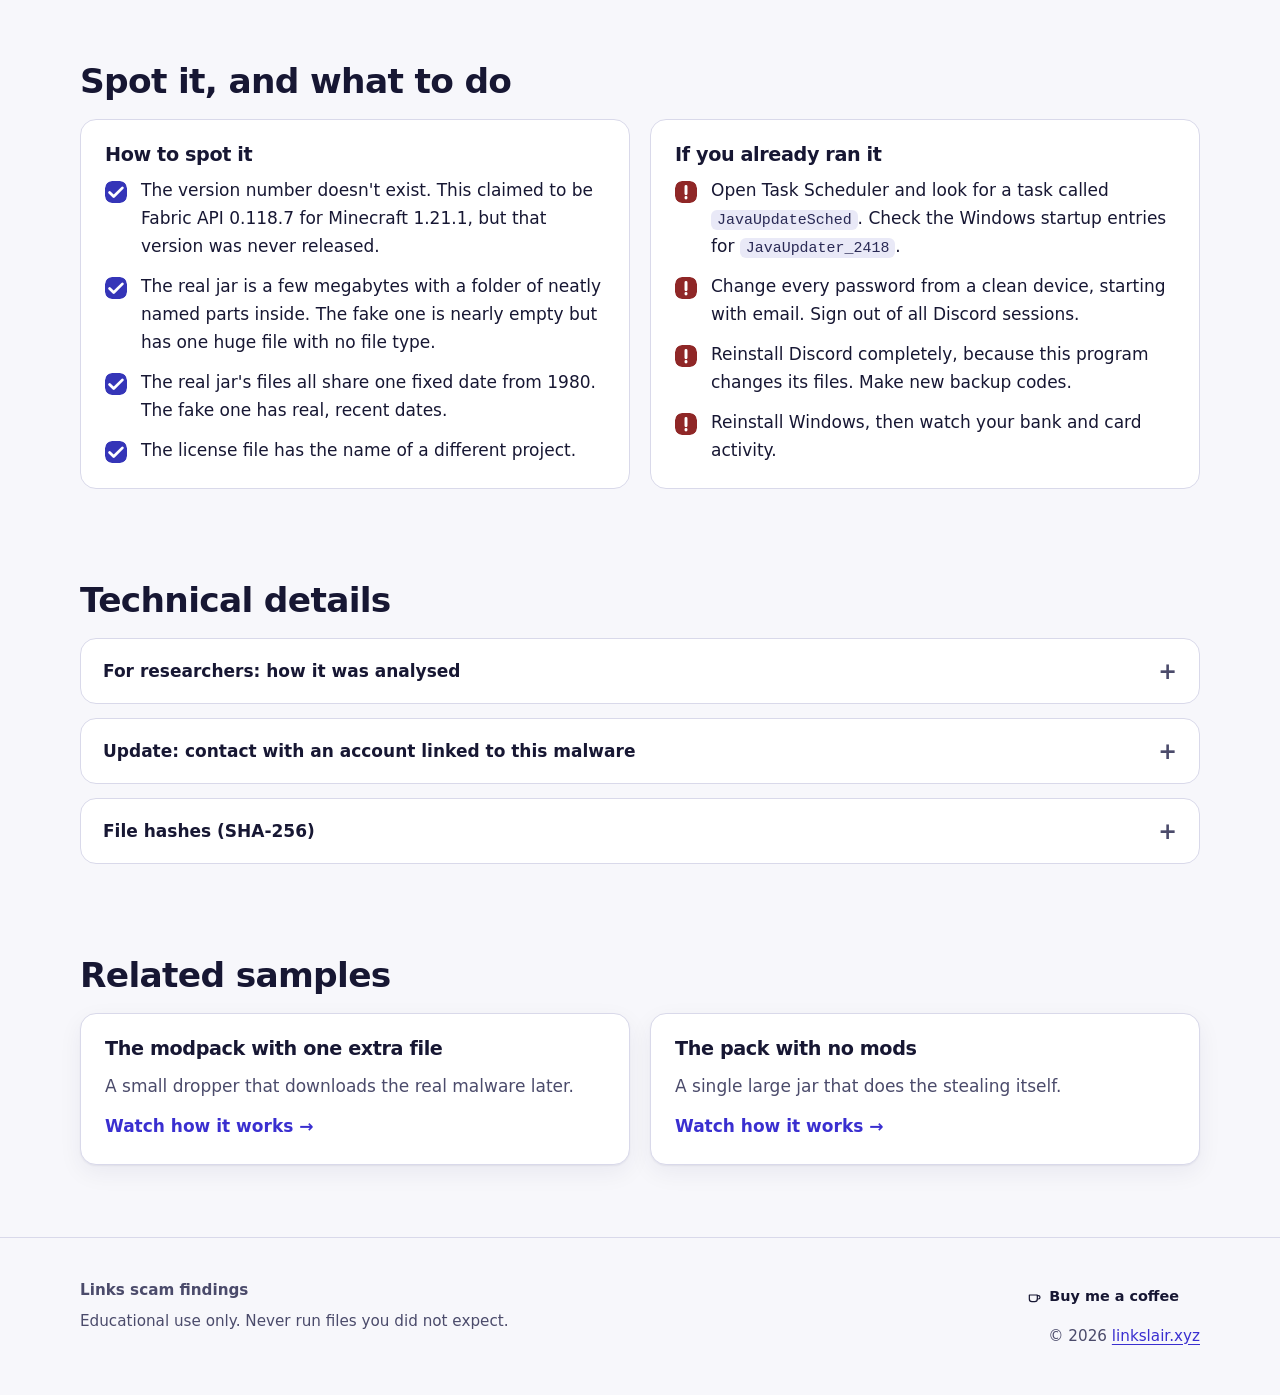
==== commit 42b0aa57: "Add files via upload" ====
--- a/samples/akita-sparkbot.html
+++ b/samples/akita-sparkbot.html
@@ -140,7 +140,13 @@
 
 <footer class="site"><div class="wrap">
   <div><p><strong>Links scam findings</strong></p><p>Educational use only. Never run files you did not expect.</p></div>
-  <p>&copy; <span id="year">2026</span> <a href="https://linkslair.xyz">linkslair.xyz</a></p>
+  <div class="footer-right">
+    <a class="footer-coffee" href="https://buymeacoffee.com/link_thefox" target="_blank" rel="noopener noreferrer">
+      <svg viewBox="0 0 24 24" width="16" height="16" aria-hidden="true"><path d="M5 9h12v6a4 4 0 0 1-4 4H9a4 4 0 0 1-4-4V9Z" fill="none" stroke="currentColor" stroke-width="1.8" stroke-linejoin="round"/><path d="M17 10h1.5a2.5 2.5 0 0 1 0 5H17" fill="none" stroke="currentColor" stroke-width="1.8" stroke-linecap="round" stroke-linejoin="round"/></svg>
+      Buy me a coffee<span class="sr-only"> (opens in a new tab)</span>
+    </a>
+    <p>&copy; <span id="year">2026</span> <a href="https://linkslair.xyz">linkslair.xyz</a></p>
+  </div>
 </div></footer>
 <script src="../assets/site.js"></script>
 <script src="../assets/stage.js"></script>
--- a/assets/style.css
+++ b/assets/style.css
@@ -236,3 +236,10 @@
 @media (forced-colors:active){.grad{-webkit-text-fill-color:currentColor;background:none}}
 
 .brand img{width:34px;height:34px;border-radius:10px;object-fit:cover;flex:none}
+
+.support-panel{display:flex;flex-direction:column;gap:12px}
+.support-panel .btn{align-self:flex-start}
+.footer-right{display:flex;flex-direction:column;align-items:flex-end;gap:8px}
+.footer-coffee{display:inline-flex;align-items:center;gap:7px;padding:7px 14px;border-radius:var(--radius);border:1px solid var(--border-strong);color:var(--text);text-decoration:none;font-size:.9rem;font-weight:600}
+.footer-coffee:hover{background:var(--surface-1)}
+@media (max-width:640px){footer.site .wrap{flex-direction:column;align-items:flex-start}.footer-right{align-items:flex-start}}
